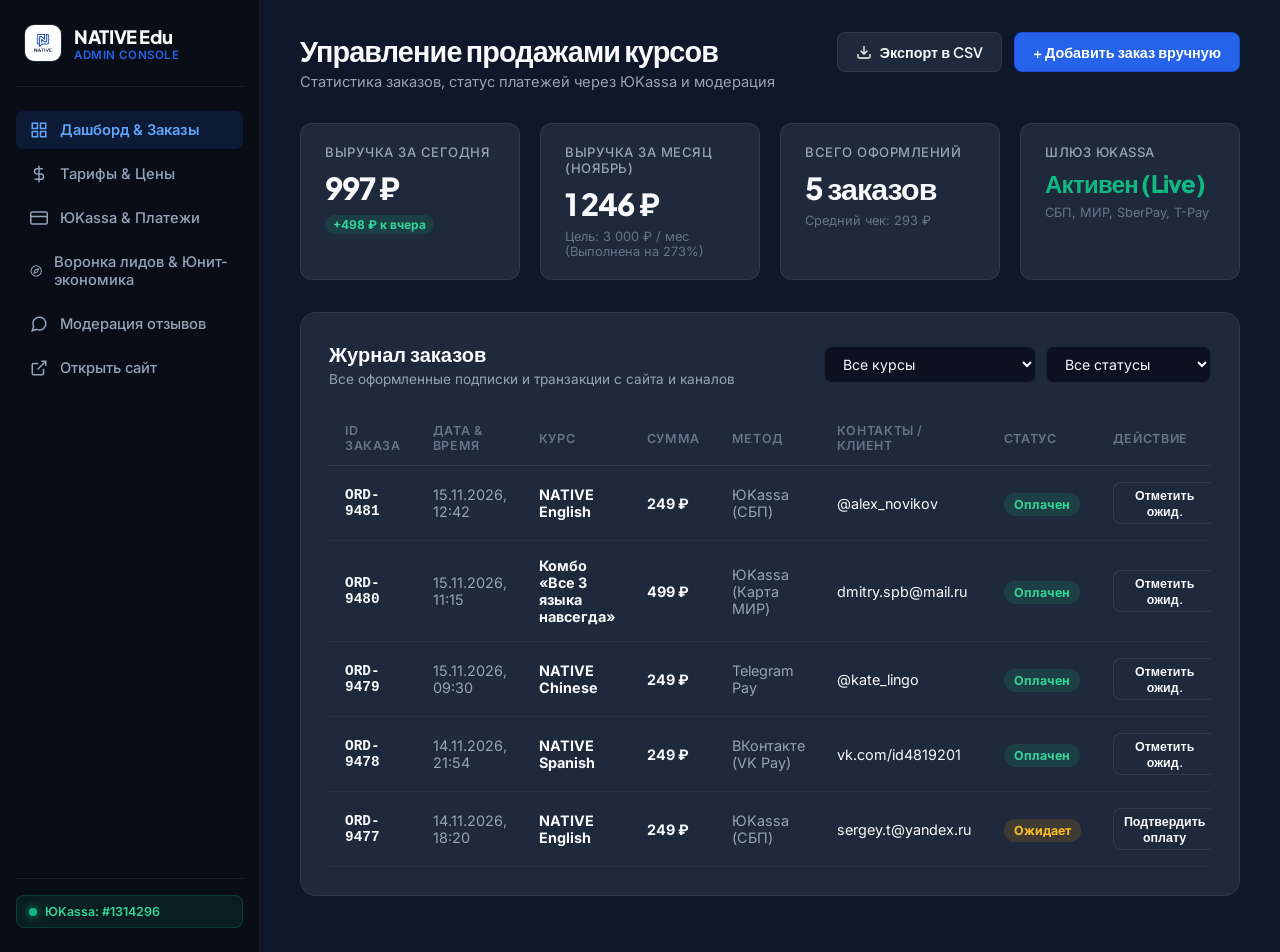
==== admin.html @ d2c5498a "Initial commit: NATIVE Edu landing page, admin panel, reviews auto-moderation and Vercel deployment " ====
<!DOCTYPE html>
<html lang="ru">
<head>
  <meta charset="UTF-8">
  <meta name="viewport" content="width=device-width, initial-scale=1.0">
  <title>NATIVE Edu — Панель управления (Admin Dashboard)</title>
  <link rel="stylesheet" href="admin.css">
  <link rel="icon" type="image/jpeg" href="assets/branding/logo_master.jpg">
</head>
<body>

  <div class="admin-layout">
    <!-- Sidebar -->
    <aside class="sidebar">
      <div class="sidebar-brand">
        <img src="assets/branding/logo_master.jpg" alt="Logo" class="brand-img">
        <div>
          <div class="brand-name">NATIVE Edu</div>
          <div class="brand-tag">Admin Console</div>
        </div>
      </div>

      <nav class="sidebar-nav">
        <a href="#dashboard" class="nav-item active" data-tab="dashboard">
          <svg width="18" height="18" viewBox="0 0 24 24" fill="none" stroke="currentColor" stroke-width="2"><rect x="3" y="3" width="7" height="7"/><rect x="14" y="3" width="7" height="7"/><rect x="14" y="14" width="7" height="7"/><rect x="3" y="14" width="7" height="7"/></svg>
          <span>Дашборд & Заказы</span>
        </a>
        <a href="#prices" class="nav-item" data-tab="prices">
          <svg width="18" height="18" viewBox="0 0 24 24" fill="none" stroke="currentColor" stroke-width="2"><line x1="12" y1="1" x2="12" y2="23"/><path d="M17 5H9.5a3.5 3.5 0 0 0 0 7h5a3.5 3.5 0 0 1 0 7H6"/></svg>
          <span>Тарифы & Цены</span>
        </a>
        <a href="#integrations" class="nav-item" data-tab="integrations">
          <svg width="18" height="18" viewBox="0 0 24 24" fill="none" stroke="currentColor" stroke-width="2"><rect x="1" y="4" width="22" height="16" rx="2" ry="2"/><line x1="1" y1="10" x2="23" y2="10"/></svg>
          <span>ЮKassa & Платежи</span>
        </a>
        <a href="#analytics" class="nav-item" data-tab="analytics">
          <svg width="18" height="18" viewBox="0 0 24 24" fill="none" stroke="currentColor" stroke-width="2"><circle cx="12" cy="12" r="10"/><polygon points="16.24 7.76 14.12 14.12 7.76 16.24 9.88 9.88 16.24 7.76"/></svg>
          <span>Воронка лидов & Юнит-экономика</span>
        </a>
        <a href="#reviews" class="nav-item" data-tab="reviews">
          <svg width="18" height="18" viewBox="0 0 24 24" fill="none" stroke="currentColor" stroke-width="2"><path d="M21 11.5a8.38 8.38 0 0 1-.9 3.8 8.5 8.5 0 0 1-7.6 4.7 8.38 8.38 0 0 1-3.8-.9L3 21l1.9-5.7a8.38 8.38 0 0 1-.9-3.8 8.5 8.5 0 0 1 4.7-7.6 8.38 8.38 0 0 1 3.8-.9h.5a8.48 8.48 0 0 1 8 8v.5z"/></svg>
          <span>Модерация отзывов</span>
        </a>
        <a href="index.html" class="nav-item" target="_blank">
          <svg width="18" height="18" viewBox="0 0 24 24" fill="none" stroke="currentColor" stroke-width="2"><path d="M18 13v6a2 2 0 0 1-2 2H5a2 2 0 0 1-2-2V8a2 2 0 0 1 2-2h6"/><polyline points="15 3 21 3 21 9"/><line x1="10" y1="14" x2="21" y2="3"/></svg>
          <span>Открыть сайт</span>
        </a>
      </nav>

      <div class="sidebar-footer">
        <div class="integration-pill">
          <span class="status-dot"></span>
          <span>ЮKassa: #1314296</span>
        </div>
      </div>
    </aside>

    <!-- Main Content -->
    <main class="main-content">
      <!-- Topbar -->
      <header class="topbar">
        <div>
          <h1 class="page-title">Управление продажами курсов</h1>
          <p class="page-desc">Статистика заказов, статус платежей через ЮKassa и модерация</p>
        </div>
        <div class="topbar-actions">
          <button id="btn-export-csv" class="btn btn-secondary">
            <svg width="16" height="16" viewBox="0 0 24 24" fill="none" stroke="currentColor" stroke-width="2"><path d="M21 15v4a2 2 0 0 1-2 2H5a2 2 0 0 1-2-2v-4"/><polyline points="7 10 12 15 17 10"/><line x1="12" y1="15" x2="12" y2="3"/></svg>
            <span>Экспорт в CSV</span>
          </button>
          <button id="btn-new-order" class="btn btn-primary">
            <span>+ Добавить заказ вручную</span>
          </button>
        </div>
      </header>

      <!-- Tab: Dashboard & Orders -->
      <section id="tab-dashboard" class="tab-pane active">
        <!-- KPI Metrics Grid -->
        <div class="kpi-grid">
          <div class="kpi-card">
            <div class="kpi-label">Выручка за сегодня</div>
            <div class="kpi-val" id="metric-today-rev">1 494 ₽</div>
            <div class="kpi-badge badge-up">+498 ₽ к вчера</div>
          </div>

          <div class="kpi-card">
            <div class="kpi-label">Выручка за месяц (Ноябрь)</div>
            <div class="kpi-val" id="metric-month-rev">8 217 ₽</div>
            <div class="kpi-sub">Цель: 3 000 ₽ / мес (Выполнена на 273%)</div>
          </div>

          <div class="kpi-card">
            <div class="kpi-label">Всего оформлений</div>
            <div class="kpi-val" id="metric-orders-count">28 заказов</div>
            <div class="kpi-sub">Средний чек: 293 ₽</div>
          </div>

          <div class="kpi-card">
            <div class="kpi-label">Шлюз ЮKassa</div>
            <div class="kpi-val status-green">Активен (Live)</div>
            <div class="kpi-sub">СБП, МИР, SberPay, T-Pay</div>
          </div>
        </div>

        <!-- Orders Table Card -->
        <div class="panel-card">
          <div class="panel-header">
            <div>
              <h3 class="panel-title">Журнал заказов</h3>
              <p class="panel-subtitle">Все оформленные подписки и транзакции с сайта и каналов</p>
            </div>
            <div class="filter-group">
              <select id="filter-course" class="select-input">
                <option value="all">Все курсы</option>
                <option value="english">NATIVE English (249 ₽)</option>
                <option value="chinese">NATIVE Chinese (249 ₽)</option>
                <option value="spanish">NATIVE Spanish (249 ₽)</option>
                <option value="combo">Комбо 3-в-1 (499 ₽)</option>
              </select>
              <select id="filter-status" class="select-input">
                <option value="all">Все статусы</option>
                <option value="paid">Оплачен</option>
                <option value="pending">Ожидает оплаты</option>
              </select>
            </div>
          </div>

          <div class="table-responsive">
            <table class="data-table">
              <thead>
                <tr>
                  <th>ID Заказа</th>
                  <th>Дата & Время</th>
                  <th>Курс</th>
                  <th>Сумма</th>
                  <th>Метод</th>
                  <th>Контакты / Клиент</th>
                  <th>Статус</th>
                  <th>Действие</th>
                </tr>
              </thead>
              <tbody id="orders-table-body">
                <!-- Dynamically Rendered -->
              </tbody>
            </table>
          </div>
        </div>
      </section>

      <!-- Tab: Prices & Products -->
      <section id="tab-prices" class="tab-pane">
        <div class="panel-card">
          <div class="panel-header">
            <div>
              <h3 class="panel-title">Управление ценами курсов</h3>
              <p class="panel-subtitle">Изменения синхронизируются с сервером платежей ЮKassa</p>
            </div>
          </div>

          <div class="prices-editor-grid">
            <div class="price-edit-box">
              <div class="price-edit-header">
                <span class="flag-icon">🇬🇧</span>
                <h4>NATIVE English</h4>
              </div>
              <div class="input-group">
                <label>Текущая цена (₽)</label>
                <input type="number" id="price-en" value="249" class="text-input">
              </div>
              <div class="input-group">
                <label>Старая цена (перечёркнутая)</label>
                <input type="number" value="990" class="text-input">
              </div>
            </div>

            <div class="price-edit-box">
              <div class="price-edit-header">
                <span class="flag-icon">🇨🇳</span>
                <h4>NATIVE Chinese</h4>
              </div>
              <div class="input-group">
                <label>Текущая цена (₽)</label>
                <input type="number" id="price-cn" value="249" class="text-input">
              </div>
              <div class="input-group">
                <label>Старая цена (перечёркнутая)</label>
                <input type="number" value="990" class="text-input">
              </div>
            </div>

            <div class="price-edit-box">
              <div class="price-edit-header">
                <span class="flag-icon">🇪🇸</span>
                <h4>NATIVE Spanish</h4>
              </div>
              <div class="input-group">
                <label>Текущая цена (₽)</label>
                <input type="number" id="price-es" value="249" class="text-input">
              </div>
              <div class="input-group">
                <label>Старая цена (перечёркнутая)</label>
                <input type="number" value="990" class="text-input">
              </div>
            </div>

            <div class="price-edit-box combo-highlight">
              <div class="price-edit-header">
                <span class="flag-icon">📦</span>
                <h4>Комбо «Все 3 языка навсегда»</h4>
              </div>
              <div class="input-group">
                <label>Текущая цена (₽)</label>
                <input type="number" id="price-combo" value="499" class="text-input">
              </div>
              <div class="input-group">
                <label>Старая цена (перечёркнутая)</label>
                <input type="number" value="2970" class="text-input">
              </div>
            </div>
          </div>

          <div style="margin-top: 24px; text-align: right;">
            <button id="btn-save-prices" class="btn btn-primary">Сохранить изменения цен</button>
          </div>
        </div>
      </section>

      <!-- Tab: Integrations -->
      <section id="tab-integrations" class="tab-pane">
        <div class="panel-card">
          <div class="panel-header">
            <div>
              <h3 class="panel-title">Статус шлюза ЮKassa</h3>
              <p class="panel-subtitle">Интеграция сбоевого профиля кассы Infinity Music</p>
            </div>
            <div class="badge-status-live">● Подключено к проду</div>
          </div>

          <div class="integrations-list">
            <div class="integration-row">
              <div class="int-label">
                <strong>Идентификатор магазина (Shop ID)</strong>
                <p>Номер вашего магазина в кабинете ЮKassa</p>
              </div>
              <div class="int-val">
                <input type="text" value="1314296" readonly class="text-input text-mono">
              </div>
            </div>

            <div class="integration-row">
              <div class="int-label">
                <strong>Секретный ключ (Secret Key)</strong>
                <p>Боевой API-ключ для генерации платежей</p>
              </div>
              <div class="int-val">
                <input type="password" value="live_BEsu2ZiV2OJkAXE_2VodwLt8Ox6o22WBuTJhy6583i4" readonly class="text-input text-mono">
              </div>
            </div>

            <div class="integration-row">
              <div class="int-label">
                <strong>Способы приёма оплаты</strong>
                <p>Автоматически включены на стороне ЮKassa</p>
              </div>
              <div class="int-val">
                <span class="pill-chip">СБП 0%</span>
                <span class="pill-chip">МИР</span>
                <span class="pill-chip">Visa / Mastercard</span>
                <span class="pill-chip">SberPay</span>
                <span class="pill-chip">T-Pay</span>
              </div>
            </div>

            <div class="integration-row">
              <div class="int-label">
                <strong>Telegram менеджер заказов</strong>
                <p>Куда приходят заявки при оплате через мессенджер</p>
              </div>
              <div class="int-val">
                <input type="text" value="@mollydamnbro" readonly class="text-input text-mono">
              </div>
            </div>
          </div>
        </div>
      </section>

      <!-- Tab: Unit Economics & Lead Funnel -->
      <section id="tab-analytics" class="tab-pane">
        <div class="panel-card">
          <div class="panel-header">
            <div>
              <h3 class="panel-title">Юнит-экономика: цель 3 000+ ₽/мес до 1 января 2027</h3>
              <p class="panel-subtitle">Расчёт декомпозиции продаж курсов и рекламных постов</p>
            </div>
            <div class="badge-status-live">🎯 Финансовый трекер</div>
          </div>

          <div class="kpi-grid" style="margin-bottom: 24px;">
            <div class="kpi-card">
              <div class="kpi-label">Модель 1: Только курсы (249 ₽)</div>
              <div class="kpi-val">12 продаж</div>
              <div class="kpi-sub">2 988 ₽ / мес (3 продажи в неделю)</div>
            </div>

            <div class="kpi-card">
              <div class="kpi-label">Модель 2: Только реклама (250 ₽)</div>
              <div class="kpi-val">12 постов</div>
              <div class="kpi-sub">3 000 ₽ / мес (по 2-3 поста в паблик)</div>
            </div>

            <div class="kpi-card" style="border-color: var(--brand-blue);">
              <div class="kpi-label">Модель 3: Оптимальный гибрид ⭐</div>
              <div class="kpi-val" style="color: var(--brand-blue);">2 994 ₽</div>
              <div class="kpi-sub">6 курсов (1 494 ₽) + 6 реклам (1 500 ₽)</div>
            </div>

            <div class="kpi-card">
              <div class="kpi-label">Срок достижения цели</div>
              <div class="kpi-val status-green">45 дней</div>
              <div class="kpi-sub">До 1 января 2027 года</div>
            </div>
          </div>

          <div style="background: var(--bg-input); border: 1px solid var(--border-app); border-radius: var(--radius-md); padding: 24px; margin-top: 20px;">
            <h4 style="font-family: var(--font-display); font-size: 1.1rem; margin-bottom: 8px;">🤖 Ассистент авто-квалификации входящих лидов (Lead Triage)</h4>
            <p style="font-size: 0.85rem; color: var(--text-sub); margin-bottom: 16px;">Вставьте входящее сообщение из Telegram или ВК — модуль автоматически определит готовность к покупке и выдаст готовый конверсионный ответ.</p>
            
            <div style="display: flex; gap: 12px; margin-bottom: 16px;">
              <input type="text" id="triage-input" placeholder="Например: «Привет, как оплатить курс?» или «Подойдет ли для начинающего?»" class="text-input" style="flex-grow: 1;">
              <button id="btn-run-triage" class="btn btn-primary">Квалифицировать лид</button>
            </div>

            <div id="triage-result" style="display: none; background: rgba(37, 99, 235, 0.1); border: 1px solid rgba(37, 99, 235, 0.3); border-radius: var(--radius-sm); padding: 16px;">
              <div style="display: flex; align-items: center; justify-content: space-between; margin-bottom: 8px;">
                <span id="triage-badge" style="font-size: 0.8rem; font-weight: 700; color: #60a5fa; text-transform: uppercase;"></span>
                <span id="triage-priority" style="font-size: 0.8rem; font-weight: 600; color: #34d399;"></span>
              </div>
              <p id="triage-action" style="font-size: 0.85rem; color: var(--text-sub); margin-bottom: 10px;"></p>
              <div style="background: var(--bg-panel); border-radius: 6px; padding: 12px; font-size: 0.88rem; color: #fff; line-height: 1.4;" id="triage-template"></div>
            </div>
          </div>
        </div>
      </section>

      <!-- Tab: Review Moderation -->
      <section id="tab-reviews" class="tab-pane">
        <div class="panel-card">
          <div class="panel-header">
            <div>
              <h3 class="panel-title">Модерация отзывов покупателей</h3>
              <p class="panel-subtitle">Интеллектуальная фильтрация: автоблокировка заказного спама, мата и накрутки хейта</p>
            </div>
            <div class="filter-group">
              <select id="filter-review-status" class="select-input">
                <option value="all">Все статусы</option>
                <option value="approved">Опубликованные (Approved)</option>
                <option value="pending">На проверке (Pending)</option>
                <option value="rejected">Заблокированные (Rejected)</option>
              </select>
            </div>
          </div>

          <!-- Moderation Stats Bar -->
          <div class="kpi-grid" style="margin-bottom: 24px;">
            <div class="kpi-card">
              <div class="kpi-label">Опубликовано на сайте</div>
              <div class="kpi-val status-green" id="metric-reviews-approved">3</div>
              <div class="kpi-sub">Доступны всем посетителям</div>
            </div>
            <div class="kpi-card">
              <div class="kpi-label">На ручной проверке</div>
              <div class="kpi-val" style="color: #fbbf24;" id="metric-reviews-pending">0</div>
              <div class="kpi-sub">Требуют решения владельца</div>
            </div>
            <div class="kpi-card">
              <div class="kpi-label">Заблокировано автомодерацией</div>
              <div class="kpi-val" style="color: #f87171;" id="metric-reviews-rejected">0</div>
              <div class="kpi-sub">Спам, ненормативная лексика, хейт</div>
            </div>
            <div class="kpi-card">
              <div class="kpi-label">Фильтр троллинга & спама</div>
              <div class="kpi-val status-green">Активен (100%)</div>
              <div class="kpi-sub">20+ стоп-слов, URL-детектор</div>
            </div>
          </div>

          <div class="table-responsive">
            <table class="data-table">
              <thead>
                <tr>
                  <th>ID</th>
                  <th>Дата</th>
                  <th>Автор / Контакт</th>
                  <th>Курс</th>
                  <th>Оценка</th>
                  <th style="min-width: 240px;">Текст отзыва</th>
                  <th>Статус</th>
                  <th>Причина автомодерации</th>
                  <th>Действия</th>
                </tr>
              </thead>
              <tbody id="reviews-table-body">
                <!-- Dynamically Rendered -->
              </tbody>
            </table>
          </div>
        </div>
      </section>
    </main>
  </div>

  <script src="admin.js"></script>
</body>
</html>
---- admin.css ----
/* ==========================================================================
   NATIVE Edu — Admin Dashboard Stylesheet
   Modern Linear/Apple Pro Design System
   ========================================================================== */

@import url('https://fonts.googleapis.com/css2?family=Plus+Jakarta+Sans:wght@500;600;700;800&family=Inter:wght@400;500;600;700&display=swap');

:root {
  --bg-app: #0f172a;
  --bg-sidebar: #090d16;
  --bg-panel: #1e293b;
  --bg-input: #0b1120;
  
  --text-main: #f8fafc;
  --text-sub: #94a3b8;
  --text-muted: #64748b;
  
  --border-app: rgba(255, 255, 255, 0.08);
  --border-focus: #3b82f6;
  
  --brand-blue: #2563eb;
  --brand-cyan: #06b6d4;
  --success-green: #10b981;
  --warning-amber: #f59e0b;
  
  --radius-sm: 8px;
  --radius-md: 12px;
  --radius-lg: 16px;
  
  --font-display: 'Plus Jakarta Sans', sans-serif;
  --font-body: 'Inter', sans-serif;
}

* {
  margin: 0;
  padding: 0;
  box-sizing: border-box;
}

body {
  font-family: var(--font-body);
  background-color: var(--bg-app);
  color: var(--text-main);
  min-height: 100vh;
  -webkit-font-smoothing: antialiased;
}

.admin-layout {
  display: flex;
  min-height: 100vh;
}

/* Sidebar */
.sidebar {
  width: 260px;
  background: var(--bg-sidebar);
  border-right: 1px solid var(--border-app);
  display: flex;
  flex-direction: column;
  padding: 24px 16px;
  flex-shrink: 0;
}

.sidebar-brand {
  display: flex;
  align-items: center;
  gap: 12px;
  padding: 0 8px 24px;
  border-bottom: 1px solid var(--border-app);
  margin-bottom: 24px;
}

.brand-img {
  width: 38px;
  height: 38px;
  border-radius: 10px;
  object-fit: cover;
  border: 1px solid rgba(255, 255, 255, 0.1);
}

.brand-name {
  font-family: var(--font-display);
  font-weight: 800;
  font-size: 1.15rem;
  letter-spacing: -0.02em;
}

.brand-tag {
  font-size: 0.72rem;
  font-weight: 600;
  color: var(--brand-blue);
  text-transform: uppercase;
  letter-spacing: 0.05em;
}

.sidebar-nav {
  display: flex;
  flex-direction: column;
  gap: 6px;
  flex-grow: 1;
}

.nav-item {
  display: flex;
  align-items: center;
  gap: 12px;
  padding: 10px 14px;
  border-radius: var(--radius-sm);
  color: var(--text-sub);
  text-decoration: none;
  font-size: 0.92rem;
  font-weight: 500;
  transition: all 0.15s ease;
  cursor: pointer;
}

.nav-item:hover {
  background: rgba(255, 255, 255, 0.04);
  color: #fff;
}

.nav-item.active {
  background: rgba(37, 99, 235, 0.15);
  color: #60a5fa;
  font-weight: 600;
}

.sidebar-footer {
  padding-top: 16px;
  border-top: 1px solid var(--border-app);
}

.integration-pill {
  display: flex;
  align-items: center;
  gap: 8px;
  background: rgba(16, 185, 129, 0.1);
  border: 1px solid rgba(16, 185, 129, 0.2);
  color: #34d399;
  padding: 8px 12px;
  border-radius: var(--radius-sm);
  font-size: 0.78rem;
  font-weight: 600;
}

.status-dot {
  width: 8px;
  height: 8px;
  border-radius: 50%;
  background: #10b981;
  box-shadow: 0 0 8px #10b981;
}

/* Main Content */
.main-content {
  flex-grow: 1;
  padding: 32px 40px;
  overflow-y: auto;
}

.topbar {
  display: flex;
  align-items: flex-start;
  justify-content: space-between;
  margin-bottom: 32px;
}

.page-title {
  font-family: var(--font-display);
  font-size: 1.8rem;
  font-weight: 800;
  letter-spacing: -0.03em;
  margin-bottom: 4px;
}

.page-desc {
  font-size: 0.92rem;
  color: var(--text-sub);
}

.topbar-actions {
  display: flex;
  gap: 12px;
}

.btn {
  display: inline-flex;
  align-items: center;
  gap: 8px;
  padding: 10px 18px;
  border-radius: var(--radius-sm);
  font-family: var(--font-display);
  font-weight: 600;
  font-size: 0.9rem;
  border: 1px solid transparent;
  cursor: pointer;
  transition: all 0.15s ease;
}

.btn-primary {
  background: var(--brand-blue);
  color: #fff;
  border-color: #1d4ed8;
}

.btn-primary:hover {
  background: #1d4ed8;
}

.btn-secondary {
  background: var(--bg-panel);
  color: var(--text-main);
  border-color: var(--border-app);
}

.btn-secondary:hover {
  background: rgba(255, 255, 255, 0.08);
}

/* KPI Cards */
.kpi-grid {
  display: grid;
  grid-template-columns: repeat(4, 1fr);
  gap: 20px;
  margin-bottom: 32px;
}

.kpi-card {
  background: var(--bg-panel);
  border: 1px solid var(--border-app);
  border-radius: var(--radius-md);
  padding: 20px 24px;
}

.kpi-label {
  font-size: 0.82rem;
  color: var(--text-sub);
  font-weight: 500;
  text-transform: uppercase;
  letter-spacing: 0.04em;
  margin-bottom: 8px;
}

.kpi-val {
  font-family: var(--font-display);
  font-size: 1.9rem;
  font-weight: 800;
  letter-spacing: -0.03em;
  margin-bottom: 6px;
}

.kpi-val.status-green {
  color: var(--success-green);
  font-size: 1.5rem;
}

.kpi-badge {
  display: inline-block;
  font-size: 0.75rem;
  font-weight: 700;
  padding: 2px 8px;
  border-radius: 9999px;
}

.badge-up {
  background: rgba(16, 185, 129, 0.15);
  color: #34d399;
}

.kpi-sub {
  font-size: 0.8rem;
  color: var(--text-muted);
}

/* Panel Card */
.panel-card {
  background: var(--bg-panel);
  border: 1px solid var(--border-app);
  border-radius: var(--radius-lg);
  padding: 28px;
  margin-bottom: 24px;
}

.panel-header {
  display: flex;
  align-items: center;
  justify-content: space-between;
  margin-bottom: 24px;
}

.panel-title {
  font-family: var(--font-display);
  font-size: 1.25rem;
  font-weight: 700;
  margin-bottom: 4px;
}

.panel-subtitle {
  font-size: 0.85rem;
  color: var(--text-sub);
}

.filter-group {
  display: flex;
  gap: 10px;
}

.select-input, .text-input {
  background: var(--bg-input);
  border: 1px solid var(--border-app);
  border-radius: var(--radius-sm);
  padding: 8px 14px;
  color: var(--text-main);
  font-family: var(--font-body);
  font-size: 0.88rem;
  outline: none;
}

.select-input:focus, .text-input:focus {
  border-color: var(--border-focus);
}

.text-mono {
  font-family: 'SF Mono', Consolas, monospace;
}

/* Table */
.table-responsive {
  overflow-x: auto;
}

.data-table {
  width: 100%;
  border-collapse: collapse;
  text-align: left;
  font-size: 0.9rem;
}

.data-table th {
  padding: 12px 16px;
  border-bottom: 1px solid var(--border-app);
  color: var(--text-muted);
  font-size: 0.78rem;
  text-transform: uppercase;
  letter-spacing: 0.05em;
  font-weight: 600;
}

.data-table td {
  padding: 16px;
  border-bottom: 1px solid rgba(255, 255, 255, 0.04);
}

.data-table tr:hover td {
  background: rgba(255, 255, 255, 0.02);
}

.badge-paid {
  background: rgba(16, 185, 129, 0.15);
  color: #34d399;
  padding: 4px 10px;
  border-radius: 9999px;
  font-size: 0.78rem;
  font-weight: 700;
}

.badge-pending {
  background: rgba(245, 158, 11, 0.15);
  color: #fbbf24;
  padding: 4px 10px;
  border-radius: 9999px;
  font-size: 0.78rem;
  font-weight: 700;
}

.badge-rejected {
  background: rgba(239, 68, 68, 0.15);
  color: #f87171;
  padding: 4px 10px;
  border-radius: 9999px;
  font-size: 0.78rem;
  font-weight: 700;
}

.review-stars-col {
  color: #f59e0b;
  font-size: 0.95rem;
  letter-spacing: 1px;
}

.action-btn-group {
  display: flex;
  gap: 6px;
  flex-wrap: wrap;
}

.btn-sm-action {
  padding: 4px 8px;
  font-size: 0.76rem;
  border-radius: 6px;
  border: 1px solid var(--border-app);
  background: var(--bg-input);
  color: var(--text-main);
  cursor: pointer;
  transition: all 0.15s ease;
}

.btn-sm-action:hover {
  background: rgba(255, 255, 255, 0.08);
}

.btn-sm-action.btn-approve {
  color: #34d399;
  border-color: rgba(16, 185, 129, 0.3);
}

.btn-sm-action.btn-approve:hover {
  background: rgba(16, 185, 129, 0.15);
}

.btn-sm-action.btn-reject {
  color: #f87171;
  border-color: rgba(239, 68, 68, 0.3);
}

.btn-sm-action.btn-reject:hover {
  background: rgba(239, 68, 68, 0.15);
}

.btn-sm-action.btn-delete {
  color: var(--text-muted);
}

.btn-sm-action.btn-delete:hover {
  color: #f87171;
}

/* Tab Switching */
.tab-pane {
  display: none;
}

.tab-pane.active {
  display: block;
}

/* Prices Editor */
.prices-editor-grid {
  display: grid;
  grid-template-columns: repeat(4, 1fr);
  gap: 20px;
}

.price-edit-box {
  background: var(--bg-input);
  border: 1px solid var(--border-app);
  border-radius: var(--radius-md);
  padding: 20px;
}

.price-edit-box.combo-highlight {
  border-color: var(--brand-blue);
  box-shadow: 0 0 16px rgba(37, 99, 235, 0.15);
}

.price-edit-header {
  display: flex;
  align-items: center;
  gap: 10px;
  margin-bottom: 16px;
}

.flag-icon {
  font-size: 1.4rem;
}

.input-group {
  margin-bottom: 12px;
}

.input-group label {
  display: block;
  font-size: 0.78rem;
  color: var(--text-sub);
  margin-bottom: 6px;
}

.input-group .text-input {
  width: 100%;
}

/* Integrations Row */
.integrations-list {
  display: flex;
  flex-direction: column;
  gap: 16px;
}

.integration-row {
  display: flex;
  align-items: center;
  justify-content: space-between;
  padding: 18px 20px;
  background: var(--bg-input);
  border: 1px solid var(--border-app);
  border-radius: var(--radius-md);
}

.int-label strong {
  display: block;
  font-size: 0.95rem;
  margin-bottom: 4px;
}

.int-label p {
  font-size: 0.82rem;
  color: var(--text-sub);
}

.pill-chip {
  display: inline-block;
  background: rgba(255, 255, 255, 0.08);
  padding: 4px 10px;
  border-radius: var(--radius-sm);
  font-size: 0.8rem;
  font-weight: 600;
  margin-right: 6px;
}

.badge-status-live {
  background: rgba(16, 185, 129, 0.15);
  color: #34d399;
  border: 1px solid rgba(16, 185, 129, 0.3);
  padding: 6px 14px;
  border-radius: 9999px;
  font-size: 0.82rem;
  font-weight: 700;
}
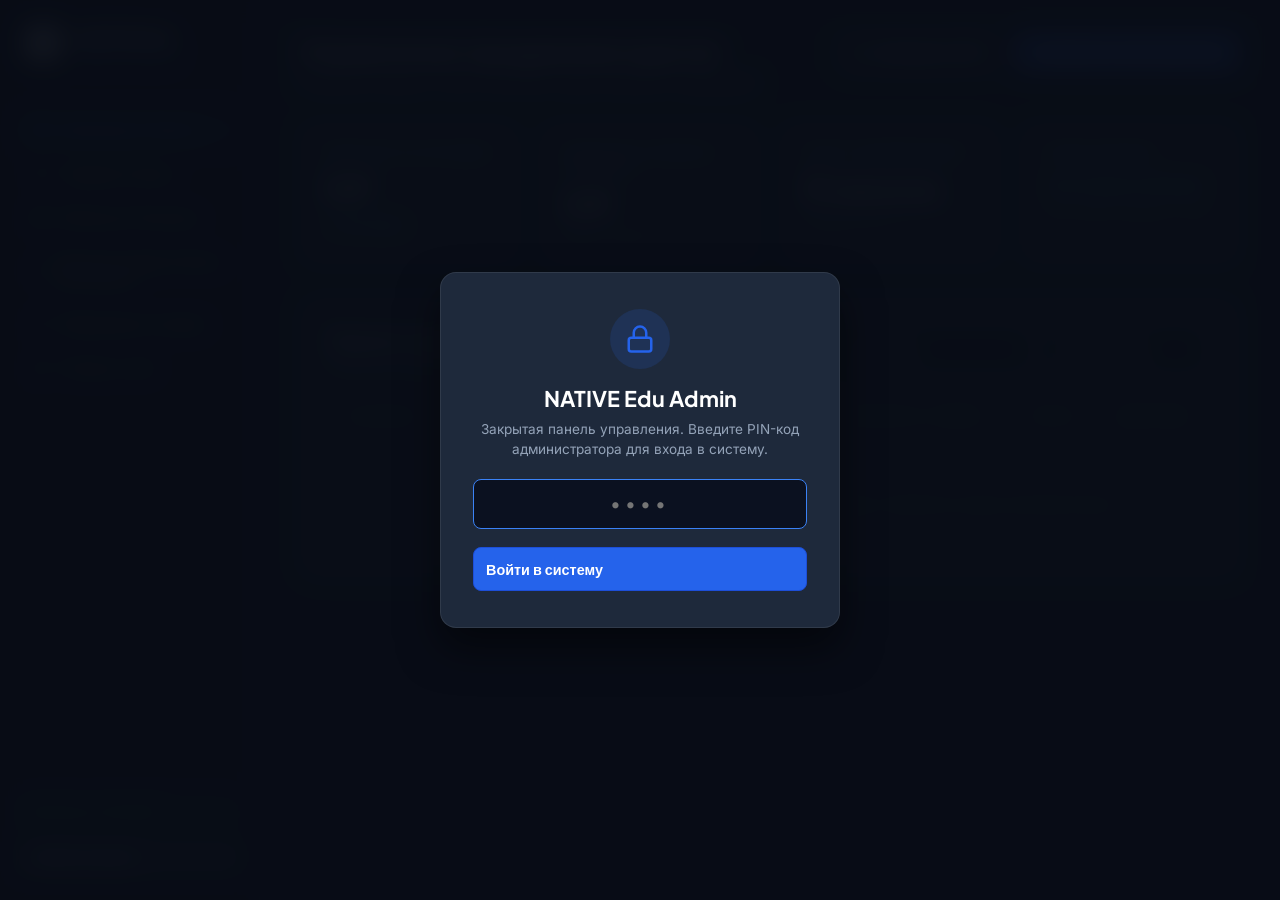
==== commit 54d7b0ca: "feat: hide admin, pin auth gate, clean real orders, update distinct courses, lower price to 199 rub" ====
--- a/admin.html
+++ b/admin.html
@@ -9,6 +9,22 @@
 </head>
 <body>
 
+  <!-- Secret Admin Auth Gate (PIN Protection) -->
+  <div id="admin-auth-overlay" class="admin-auth-overlay">
+    <div class="admin-auth-card">
+      <div class="auth-icon-lock">
+        <svg width="30" height="30" viewBox="0 0 24 24" fill="none" stroke="currentColor" stroke-width="2"><rect x="3" y="11" width="18" height="11" rx="2" ry="2"/><path d="M7 11V7a5 5 0 0 1 10 0v4"/></svg>
+      </div>
+      <h2 class="auth-title">NATIVE Edu Admin</h2>
+      <p class="auth-sub">Закрытая панель управления. Введите PIN-код администратора для входа в систему.</p>
+      <form id="admin-pin-form">
+        <input type="password" id="admin-pin-input" placeholder="••••" maxlength="8" class="text-input auth-pin-input" autofocus autocomplete="current-password">
+        <button type="submit" class="btn btn-primary btn-block" style="padding: 12px; margin-top: 14px; width: 100%;">Войти в систему</button>
+        <div id="auth-error-msg" class="auth-error">Неверный PIN-код доступа</div>
+      </form>
+    </div>
+  </div>
+
   <div class="admin-layout">
     <!-- Sidebar -->
     <aside class="sidebar">
@@ -52,6 +68,9 @@
           <span class="status-dot"></span>
           <span>ЮKassa: #1314296</span>
         </div>
+        <button id="btn-admin-logout" class="btn btn-secondary btn-sm" style="width: 100%; margin-top: 10px; font-size: 0.76rem; border-color: rgba(255,255,255,0.1);">
+          Выйти из панели
+        </button>
       </div>
     </aside>
 
@@ -61,7 +80,7 @@
       <header class="topbar">
         <div>
           <h1 class="page-title">Управление продажами курсов</h1>
-          <p class="page-desc">Статистика заказов, статус платежей через ЮKassa и модерация</p>
+          <p class="page-desc">Реальные заказы, статус платежей через ЮKassa и модерация</p>
         </div>
         <div class="topbar-actions">
           <button id="btn-export-csv" class="btn btn-secondary">
@@ -76,24 +95,24 @@
 
       <!-- Tab: Dashboard & Orders -->
       <section id="tab-dashboard" class="tab-pane active">
-        <!-- KPI Metrics Grid -->
+        <!-- KPI Metrics Grid (Real Dynamic Data) -->
         <div class="kpi-grid">
           <div class="kpi-card">
             <div class="kpi-label">Выручка за сегодня</div>
-            <div class="kpi-val" id="metric-today-rev">1 494 ₽</div>
-            <div class="kpi-badge badge-up">+498 ₽ к вчера</div>
+            <div class="kpi-val" id="metric-today-rev">0 ₽</div>
+            <div class="kpi-badge badge-up" id="metric-today-badge">0 ₽ к вчера</div>
           </div>
 
           <div class="kpi-card">
             <div class="kpi-label">Выручка за месяц (Ноябрь)</div>
-            <div class="kpi-val" id="metric-month-rev">8 217 ₽</div>
-            <div class="kpi-sub">Цель: 3 000 ₽ / мес (Выполнена на 273%)</div>
+            <div class="kpi-val" id="metric-month-rev">0 ₽</div>
+            <div class="kpi-sub">Цель: 3 000 ₽ / мес</div>
           </div>
 
           <div class="kpi-card">
             <div class="kpi-label">Всего оформлений</div>
-            <div class="kpi-val" id="metric-orders-count">28 заказов</div>
-            <div class="kpi-sub">Средний чек: 293 ₽</div>
+            <div class="kpi-val" id="metric-orders-count">0 заказов</div>
+            <div class="kpi-sub" id="metric-avg-check">Средний чек: —</div>
           </div>
 
           <div class="kpi-card">
@@ -108,15 +127,15 @@
           <div class="panel-header">
             <div>
               <h3 class="panel-title">Журнал заказов</h3>
-              <p class="panel-subtitle">Все оформленные подписки и транзакции с сайта и каналов</p>
+              <p class="panel-subtitle">Реальные оформления с сайта, переводы через СБП и Telegram</p>
             </div>
             <div class="filter-group">
               <select id="filter-course" class="select-input">
                 <option value="all">Все курсы</option>
-                <option value="english">NATIVE English (249 ₽)</option>
-                <option value="chinese">NATIVE Chinese (249 ₽)</option>
-                <option value="spanish">NATIVE Spanish (249 ₽)</option>
-                <option value="combo">Комбо 3-в-1 (499 ₽)</option>
+                <option value="english">NATIVE English (199 ₽)</option>
+                <option value="chinese">NATIVE Chinese (199 ₽)</option>
+                <option value="spanish">NATIVE Spanish (199 ₽)</option>
+                <option value="combo">Комбо 3-в-1 (399 ₽)</option>
               </select>
               <select id="filter-status" class="select-input">
                 <option value="all">Все статусы</option>
@@ -166,7 +185,7 @@
               </div>
               <div class="input-group">
                 <label>Текущая цена (₽)</label>
-                <input type="number" id="price-en" value="249" class="text-input">
+                <input type="number" id="price-en" value="199" class="text-input">
               </div>
               <div class="input-group">
                 <label>Старая цена (перечёркнутая)</label>
@@ -181,7 +200,7 @@
               </div>
               <div class="input-group">
                 <label>Текущая цена (₽)</label>
-                <input type="number" id="price-cn" value="249" class="text-input">
+                <input type="number" id="price-cn" value="199" class="text-input">
               </div>
               <div class="input-group">
                 <label>Старая цена (перечёркнутая)</label>
@@ -196,7 +215,7 @@
               </div>
               <div class="input-group">
                 <label>Текущая цена (₽)</label>
-                <input type="number" id="price-es" value="249" class="text-input">
+                <input type="number" id="price-es" value="199" class="text-input">
               </div>
               <div class="input-group">
                 <label>Старая цена (перечёркнутая)</label>
@@ -211,7 +230,7 @@
               </div>
               <div class="input-group">
                 <label>Текущая цена (₽)</label>
-                <input type="number" id="price-combo" value="499" class="text-input">
+                <input type="number" id="price-combo" value="399" class="text-input">
               </div>
               <div class="input-group">
                 <label>Старая цена (перечёркнутая)</label>
@@ -298,9 +317,9 @@
 
           <div class="kpi-grid" style="margin-bottom: 24px;">
             <div class="kpi-card">
-              <div class="kpi-label">Модель 1: Только курсы (249 ₽)</div>
-              <div class="kpi-val">12 продаж</div>
-              <div class="kpi-sub">2 988 ₽ / мес (3 продажи в неделю)</div>
+              <div class="kpi-label">Модель 1: Только курсы (199 ₽)</div>
+              <div class="kpi-val">15 продаж</div>
+              <div class="kpi-sub">2 985 ₽ / мес (по 1 продаже в 2 дня)</div>
             </div>
 
             <div class="kpi-card">
@@ -311,8 +330,8 @@
 
             <div class="kpi-card" style="border-color: var(--brand-blue);">
               <div class="kpi-label">Модель 3: Оптимальный гибрид ⭐</div>
-              <div class="kpi-val" style="color: var(--brand-blue);">2 994 ₽</div>
-              <div class="kpi-sub">6 курсов (1 494 ₽) + 6 реклам (1 500 ₽)</div>
+              <div class="kpi-val" style="color: var(--brand-blue);">3 092 ₽</div>
+              <div class="kpi-sub">8 курсов (1 592 ₽) + 6 реклам (1 500 ₽)</div>
             </div>
 
             <div class="kpi-card">
--- a/admin.css
+++ b/admin.css
@@ -536,3 +536,73 @@
   font-size: 0.82rem;
   font-weight: 700;
 }
+
+/* ==========================================================================
+   Admin Secret Auth Gate (PIN Protection)
+   ========================================================================== */
+.admin-auth-overlay {
+  position: fixed;
+  inset: 0;
+  background: rgba(9, 13, 22, 0.96);
+  backdrop-filter: blur(12px);
+  z-index: 99999;
+  display: flex;
+  align-items: center;
+  justify-content: center;
+  padding: 20px;
+}
+
+.admin-auth-card {
+  background: var(--bg-panel);
+  border: 1px solid var(--border-app);
+  border-radius: var(--radius-lg);
+  padding: 36px 32px;
+  max-width: 400px;
+  width: 100%;
+  text-align: center;
+  box-shadow: 0 20px 40px rgba(0, 0, 0, 0.5);
+}
+
+.auth-icon-lock {
+  width: 60px;
+  height: 60px;
+  border-radius: 50%;
+  background: rgba(37, 99, 235, 0.15);
+  color: var(--brand-blue);
+  display: flex;
+  align-items: center;
+  justify-content: center;
+  margin: 0 auto 16px;
+}
+
+.auth-title {
+  font-family: var(--font-display);
+  font-size: 1.35rem;
+  font-weight: 700;
+  color: #fff;
+  margin-bottom: 8px;
+}
+
+.auth-sub {
+  font-size: 0.85rem;
+  color: var(--text-sub);
+  line-height: 1.45;
+  margin-bottom: 20px;
+}
+
+.auth-pin-input {
+  width: 100%;
+  text-align: center;
+  font-size: 1.25rem;
+  letter-spacing: 4px;
+  padding: 12px;
+  margin-bottom: 4px;
+}
+
+.auth-error {
+  display: none;
+  font-size: 0.82rem;
+  color: #f87171;
+  margin-top: 10px;
+  font-weight: 600;
+}
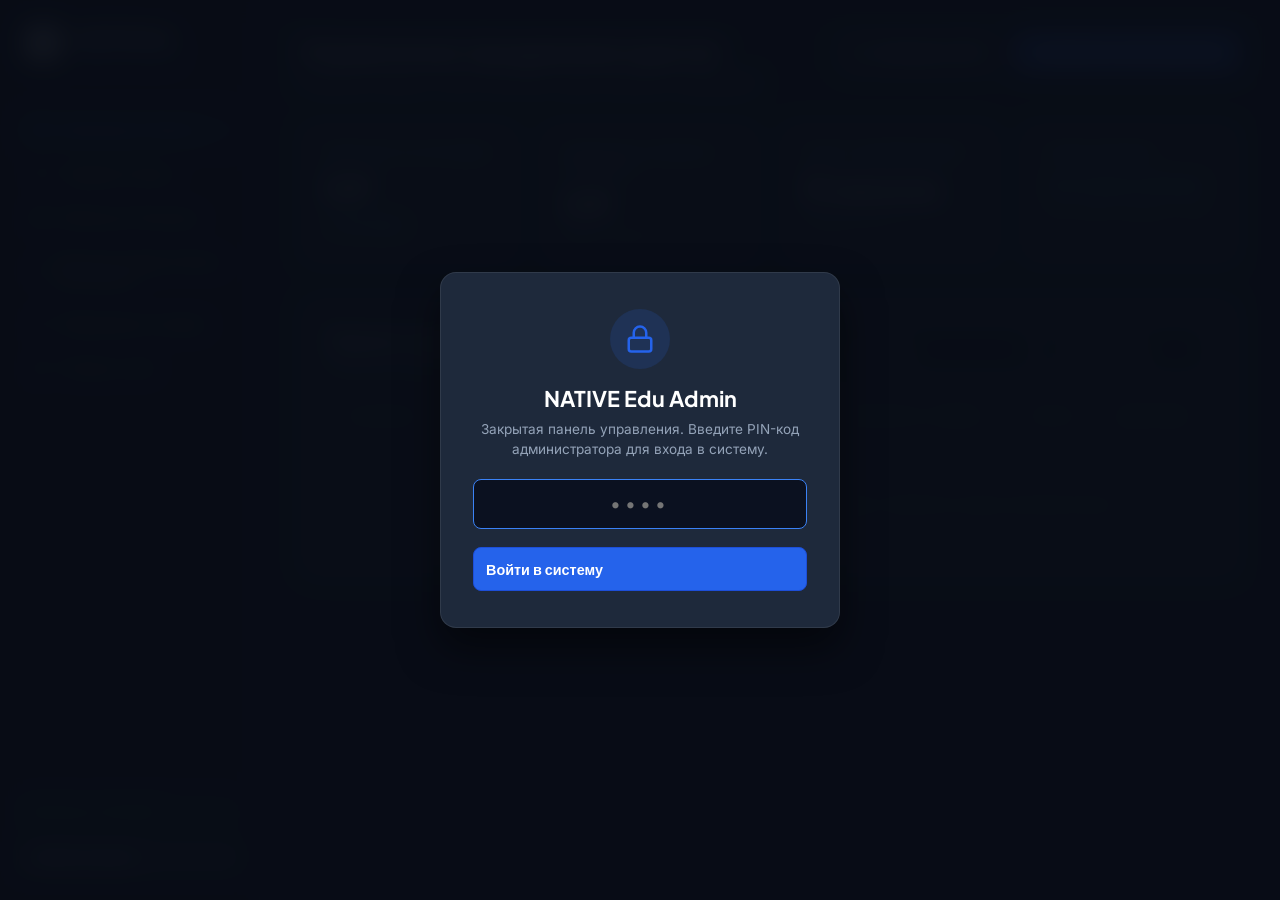
==== commit 01e4143a: "feat: payment strictly by card and SBP via YooKassa, optimal prices 290 and 390 rub, expanded 14 FAQ" ====
--- a/admin.html
+++ b/admin.html
@@ -132,10 +132,9 @@
             <div class="filter-group">
               <select id="filter-course" class="select-input">
                 <option value="all">Все курсы</option>
-                <option value="english">NATIVE English (199 ₽)</option>
-                <option value="chinese">NATIVE Chinese (199 ₽)</option>
-                <option value="spanish">NATIVE Spanish (199 ₽)</option>
-                <option value="combo">Комбо 3-в-1 (399 ₽)</option>
+                <option value="english">NATIVE English (290 ₽)</option>
+                <option value="chinese">NATIVE Chinese (390 ₽)</option>
+                <option value="spanish">NATIVE Spanish (290 ₽)</option>
               </select>
               <select id="filter-status" class="select-input">
                 <option value="all">Все статусы</option>
@@ -185,11 +184,11 @@
               </div>
               <div class="input-group">
                 <label>Текущая цена (₽)</label>
-                <input type="number" id="price-en" value="199" class="text-input">
+                <input type="number" id="price-en" value="290" class="text-input">
               </div>
               <div class="input-group">
                 <label>Старая цена (перечёркнутая)</label>
-                <input type="number" value="990" class="text-input">
+                <input type="number" value="1290" class="text-input">
               </div>
             </div>
 
@@ -200,11 +199,11 @@
               </div>
               <div class="input-group">
                 <label>Текущая цена (₽)</label>
-                <input type="number" id="price-cn" value="199" class="text-input">
+                <input type="number" id="price-cn" value="390" class="text-input">
               </div>
               <div class="input-group">
                 <label>Старая цена (перечёркнутая)</label>
-                <input type="number" value="990" class="text-input">
+                <input type="number" value="1690" class="text-input">
               </div>
             </div>
 
@@ -215,26 +214,11 @@
               </div>
               <div class="input-group">
                 <label>Текущая цена (₽)</label>
-                <input type="number" id="price-es" value="199" class="text-input">
+                <input type="number" id="price-es" value="290" class="text-input">
               </div>
               <div class="input-group">
                 <label>Старая цена (перечёркнутая)</label>
-                <input type="number" value="990" class="text-input">
-              </div>
-            </div>
-
-            <div class="price-edit-box combo-highlight">
-              <div class="price-edit-header">
-                <span class="flag-icon">📦</span>
-                <h4>Комбо «Все 3 языка навсегда»</h4>
-              </div>
-              <div class="input-group">
-                <label>Текущая цена (₽)</label>
-                <input type="number" id="price-combo" value="399" class="text-input">
-              </div>
-              <div class="input-group">
-                <label>Старая цена (перечёркнутая)</label>
-                <input type="number" value="2970" class="text-input">
+                <input type="number" value="1290" class="text-input">
               </div>
             </div>
           </div>
@@ -317,9 +301,9 @@
 
           <div class="kpi-grid" style="margin-bottom: 24px;">
             <div class="kpi-card">
-              <div class="kpi-label">Модель 1: Только курсы (199 ₽)</div>
-              <div class="kpi-val">15 продаж</div>
-              <div class="kpi-sub">2 985 ₽ / мес (по 1 продаже в 2 дня)</div>
+              <div class="kpi-label">Модель 1: Только курсы (290–390 ₽)</div>
+              <div class="kpi-val">10 продаж</div>
+              <div class="kpi-sub">3 100 ₽ / мес (по 1 продаже в 3 дня)</div>
             </div>
 
             <div class="kpi-card">
--- a/admin.css
+++ b/admin.css
@@ -458,10 +458,6 @@
   padding: 20px;
 }
 
-.price-edit-box.combo-highlight {
-  border-color: var(--brand-blue);
-  box-shadow: 0 0 16px rgba(37, 99, 235, 0.15);
-}
 
 .price-edit-header {
   display: flex;
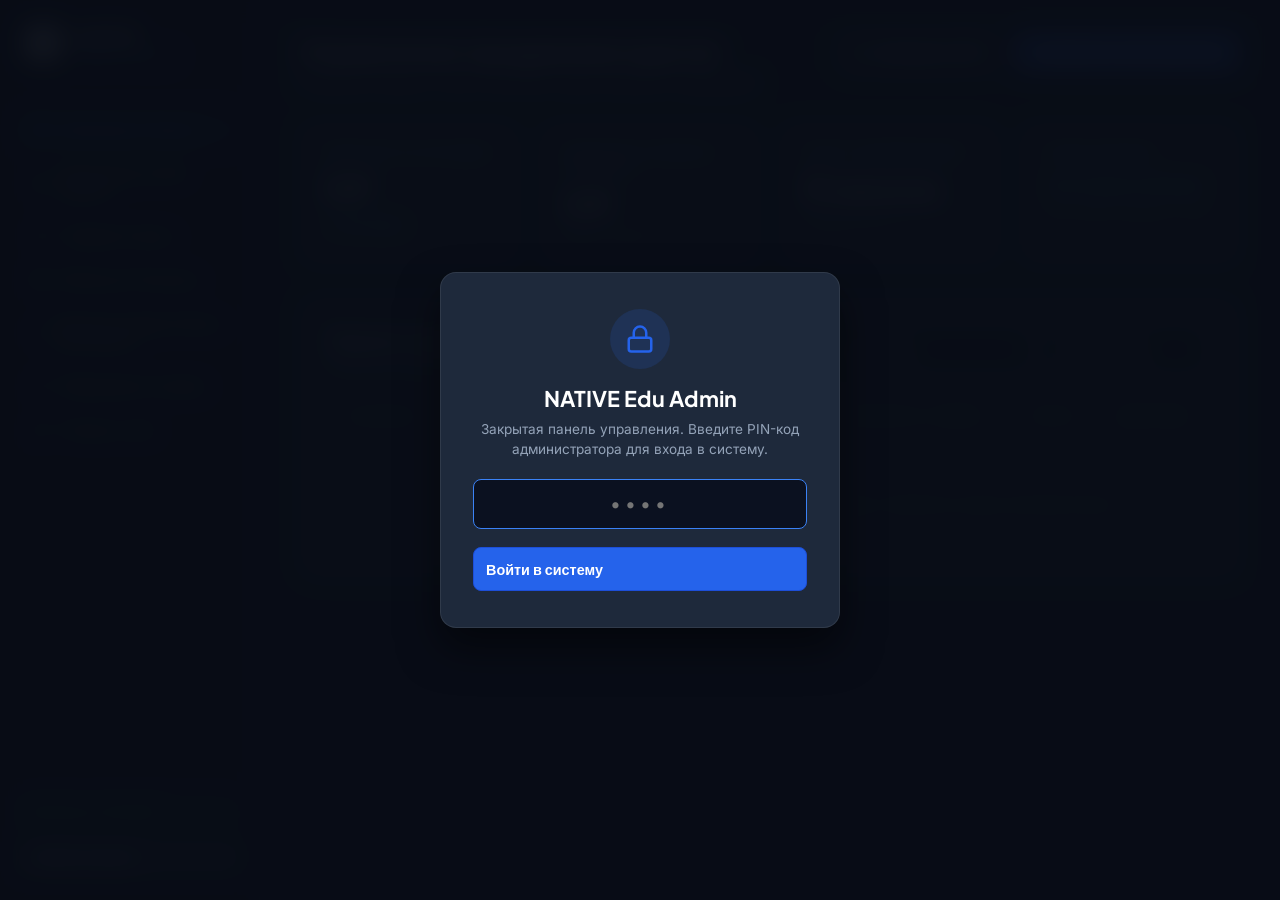
==== commit 40f22e4e: "feat: brand rename to NATIVE, honest timing 30-60min, remove bundle, instant download page, admin co" ====
--- a/admin.html
+++ b/admin.html
@@ -31,7 +31,7 @@
       <div class="sidebar-brand">
         <img src="assets/branding/logo_master.jpg" alt="Logo" class="brand-img">
         <div>
-          <div class="brand-name">NATIVE Edu</div>
+          <div class="brand-name">NATIVE</div>
           <div class="brand-tag">Admin Console</div>
         </div>
       </div>
@@ -40,6 +40,10 @@
         <a href="#dashboard" class="nav-item active" data-tab="dashboard">
           <svg width="18" height="18" viewBox="0 0 24 24" fill="none" stroke="currentColor" stroke-width="2"><rect x="3" y="3" width="7" height="7"/><rect x="14" y="3" width="7" height="7"/><rect x="14" y="14" width="7" height="7"/><rect x="3" y="14" width="7" height="7"/></svg>
           <span>Дашборд & Заказы</span>
+        </a>
+        <a href="#materials" class="nav-item" data-tab="materials">
+          <svg width="18" height="18" viewBox="0 0 24 24" fill="none" stroke="currentColor" stroke-width="2"><path d="M4 19.5A2.5 2.5 0 0 1 6.5 17H20"/><path d="M6.5 2H20v20H6.5A2.5 2.5 0 0 1 4 19.5v-15A2.5 2.5 0 0 1 6.5 2z"/></svg>
+          <span>Материалы & PDF курсов</span>
         </a>
         <a href="#prices" class="nav-item" data-tab="prices">
           <svg width="18" height="18" viewBox="0 0 24 24" fill="none" stroke="currentColor" stroke-width="2"><line x1="12" y1="1" x2="12" y2="23"/><path d="M17 5H9.5a3.5 3.5 0 0 0 0 7h5a3.5 3.5 0 0 1 0 7H6"/></svg>
@@ -166,6 +170,49 @@
         </div>
       </section>
 
+      <!-- Tab: Materials & Course Reader (For Ilya / Admin) -->
+      <section id="tab-materials" class="tab-pane">
+        <div class="panel-card">
+          <div class="panel-header">
+            <div>
+              <h3 class="panel-title">📚 Библиотека курсов и обучающие материалы</h3>
+              <p class="panel-subtitle">Просмотр всех уроков, программы и файлов курсов (для администратора)</p>
+            </div>
+            <div style="display: flex; gap: 8px;">
+              <button class="btn btn-secondary btn-sm" id="btn-admin-switch-en">🇬🇧 English</button>
+              <button class="btn btn-secondary btn-sm" id="btn-admin-switch-cn">🇨🇳 Chinese</button>
+              <button class="btn btn-secondary btn-sm" id="btn-admin-switch-es">🇪🇸 Spanish</button>
+            </div>
+          </div>
+
+          <div style="background: var(--bg-subtle); border-radius: var(--radius-md); padding: 18px; margin-bottom: 24px; border: 1px solid var(--border-hairline);">
+            <div style="display: flex; justify-content: space-between; align-items: center; flex-wrap: wrap; gap: 12px;">
+              <div>
+                <h4 id="admin-course-view-title" style="margin: 0 0 4px; font-size: 1.15rem; color: #ffffff;">NATIVE English</h4>
+                <p id="admin-course-view-sub" style="margin: 0; font-size: 0.85rem; color: var(--text-sub);">Разговорный английский & Живой сленг</p>
+              </div>
+              <div style="display: flex; gap: 8px;">
+                <a id="admin-download-md-link" href="courses/english/lesson_01_first_contact_and_greetings.md" target="_blank" class="btn btn-secondary btn-sm">📄 Исходный файл урока</a>
+                <a href="download.html" target="_blank" class="btn btn-primary btn-sm">📥 Страница выдачи материалов</a>
+              </div>
+            </div>
+          </div>
+
+          <div style="display: grid; grid-template-columns: 280px 1fr; gap: 20px;">
+            <!-- Syllabus list -->
+            <div style="background: rgba(255,255,255,0.03); border-radius: var(--radius-md); padding: 16px; border: 1px solid var(--border-hairline); max-height: 600px; overflow-y: auto;">
+              <h5 style="margin: 0 0 12px; font-size: 0.9rem; color: #ffffff; text-transform: uppercase; letter-spacing: 0.05em;">Программа 20 уроков</h5>
+              <div id="admin-syllabus-nav-list" style="display: flex; flex-direction: column; gap: 6px;"></div>
+            </div>
+
+            <!-- Full Lesson Reader -->
+            <div style="background: rgba(255,255,255,0.03); border-radius: var(--radius-md); padding: 24px; border: 1px solid var(--border-hairline); max-height: 600px; overflow-y: auto;">
+              <div id="admin-lesson-view-render"></div>
+            </div>
+          </div>
+        </div>
+      </section>
+
       <!-- Tab: Prices & Products -->
       <section id="tab-prices" class="tab-pane">
         <div class="panel-card">
@@ -177,6 +224,21 @@
           </div>
 
           <div class="prices-editor-grid">
+            <div class="price-edit-box">
+              <div class="price-edit-header">
+                <span class="flag-icon">🇪🇸</span>
+                <h4>NATIVE Spanish</h4>
+              </div>
+              <div class="input-group">
+                <label>Текущая цена (₽)</label>
+                <input type="number" id="price-es" value="390" class="text-input">
+              </div>
+              <div class="input-group">
+                <label>Старая цена (перечёркнутая)</label>
+                <input type="number" value="1490" class="text-input">
+              </div>
+            </div>
+
             <div class="price-edit-box">
               <div class="price-edit-header">
                 <span class="flag-icon">🇬🇧</span>
@@ -184,11 +246,11 @@
               </div>
               <div class="input-group">
                 <label>Текущая цена (₽)</label>
-                <input type="number" id="price-en" value="290" class="text-input">
+                <input type="number" id="price-en" value="390" class="text-input">
               </div>
               <div class="input-group">
                 <label>Старая цена (перечёркнутая)</label>
-                <input type="number" value="1290" class="text-input">
+                <input type="number" value="1490" class="text-input">
               </div>
             </div>
 
@@ -203,22 +265,7 @@
               </div>
               <div class="input-group">
                 <label>Старая цена (перечёркнутая)</label>
-                <input type="number" value="1690" class="text-input">
-              </div>
-            </div>
-
-            <div class="price-edit-box">
-              <div class="price-edit-header">
-                <span class="flag-icon">🇪🇸</span>
-                <h4>NATIVE Spanish</h4>
-              </div>
-              <div class="input-group">
-                <label>Текущая цена (₽)</label>
-                <input type="number" id="price-es" value="290" class="text-input">
-              </div>
-              <div class="input-group">
-                <label>Старая цена (перечёркнутая)</label>
-                <input type="number" value="1290" class="text-input">
+                <input type="number" value="1490" class="text-input">
               </div>
             </div>
           </div>
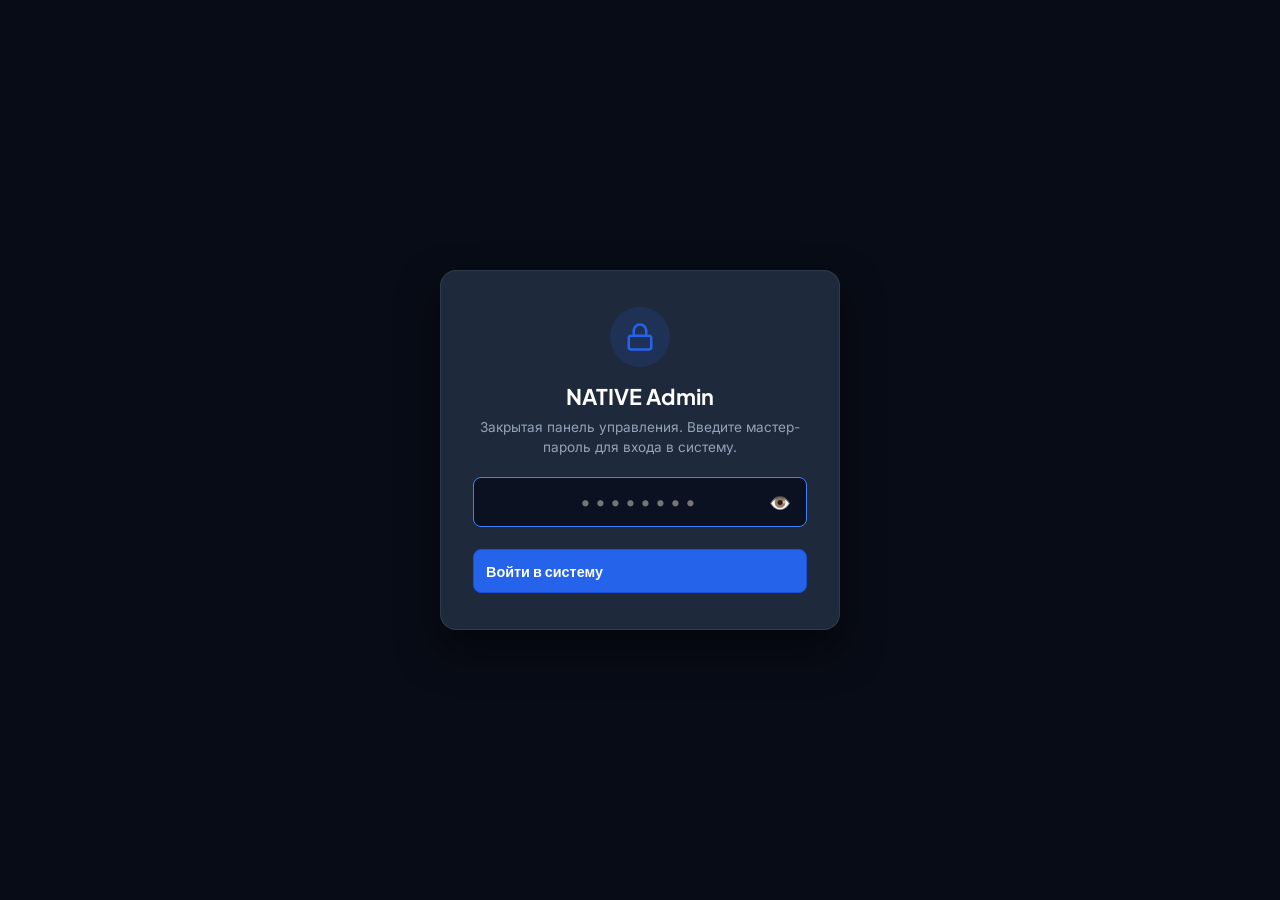
==== commit bb1d90ee: "security: protect admin dashboard with salted SHA-256, anti-bruteforce lockout, session auto-lock, a" ====
--- a/admin.html
+++ b/admin.html
@@ -3,29 +3,34 @@
 <head>
   <meta charset="UTF-8">
   <meta name="viewport" content="width=device-width, initial-scale=1.0">
-  <title>NATIVE Edu — Панель управления (Admin Dashboard)</title>
+  <title>NATIVE — Панель управления (Admin Dashboard)</title>
+  <meta name="robots" content="noindex, nofollow, noarchive, nosnippet">
   <link rel="stylesheet" href="admin.css">
   <link rel="icon" type="image/jpeg" href="assets/branding/logo_master.jpg">
 </head>
 <body>
 
-  <!-- Secret Admin Auth Gate (PIN Protection) -->
+  <!-- Secret Admin Auth Gate (Cryptographic Hash + Brute-force Shield) -->
   <div id="admin-auth-overlay" class="admin-auth-overlay">
     <div class="admin-auth-card">
       <div class="auth-icon-lock">
         <svg width="30" height="30" viewBox="0 0 24 24" fill="none" stroke="currentColor" stroke-width="2"><rect x="3" y="11" width="18" height="11" rx="2" ry="2"/><path d="M7 11V7a5 5 0 0 1 10 0v4"/></svg>
       </div>
-      <h2 class="auth-title">NATIVE Edu Admin</h2>
-      <p class="auth-sub">Закрытая панель управления. Введите PIN-код администратора для входа в систему.</p>
+      <h2 class="auth-title">NATIVE Admin</h2>
+      <p class="auth-sub">Закрытая панель управления. Введите мастер-пароль для входа в систему.</p>
       <form id="admin-pin-form">
-        <input type="password" id="admin-pin-input" placeholder="••••" maxlength="8" class="text-input auth-pin-input" autofocus autocomplete="current-password">
-        <button type="submit" class="btn btn-primary btn-block" style="padding: 12px; margin-top: 14px; width: 100%;">Войти в систему</button>
-        <div id="auth-error-msg" class="auth-error">Неверный PIN-код доступа</div>
+        <div style="position: relative; margin-bottom: 8px;">
+          <input type="password" id="admin-pin-input" placeholder="••••••••" maxlength="64" class="text-input auth-pin-input" autofocus autocomplete="current-password" required>
+          <button type="button" id="btn-toggle-auth-vis" title="Показать/скрыть пароль" style="position: absolute; right: 12px; top: 50%; transform: translateY(-50%); background: none; border: none; cursor: pointer; color: var(--text-sub); font-size: 1.1rem; padding: 4px; line-height: 1;">👁️</button>
+        </div>
+        <button type="submit" id="btn-submit-auth" class="btn btn-primary btn-block" style="padding: 12px; margin-top: 10px; width: 100%;">Войти в систему</button>
+        <div id="auth-error-msg" class="auth-error" style="display: none;">Неверный пароль доступа</div>
+        <div id="auth-lockout-msg" class="auth-error" style="display: none; background: rgba(239, 68, 68, 0.12); border: 1px solid rgba(239, 68, 68, 0.3); border-radius: var(--radius-sm); padding: 10px; color: #fca5a5; line-height: 1.4;"></div>
       </form>
     </div>
   </div>
 
-  <div class="admin-layout">
+  <div class="admin-layout" id="admin-layout" style="display: none;">
     <!-- Sidebar -->
     <aside class="sidebar">
       <div class="sidebar-brand">
@@ -87,6 +92,10 @@
           <p class="page-desc">Реальные заказы, статус платежей через ЮKassa и модерация</p>
         </div>
         <div class="topbar-actions">
+          <button id="btn-change-password" class="btn btn-secondary" title="Безопасность: сменить мастер-пароль панели">
+            <svg width="16" height="16" viewBox="0 0 24 24" fill="none" stroke="currentColor" stroke-width="2"><rect x="3" y="11" width="18" height="11" rx="2" ry="2"/><path d="M7 11V7a5 5 0 0 1 10 0v4"/></svg>
+            <span>Пароль</span>
+          </button>
           <button id="btn-export-csv" class="btn btn-secondary">
             <svg width="16" height="16" viewBox="0 0 24 24" fill="none" stroke="currentColor" stroke-width="2"><path d="M21 15v4a2 2 0 0 1-2 2H5a2 2 0 0 1-2-2v-4"/><polyline points="7 10 12 15 17 10"/><line x1="12" y1="15" x2="12" y2="3"/></svg>
             <span>Экспорт в CSV</span>
@@ -460,6 +469,41 @@
     </main>
   </div>
 
+  <!-- Modal: Change Master Password -->
+  <div id="modal-change-password" class="admin-modal" style="display: none; position: fixed; inset: 0; background: rgba(9, 13, 22, 0.88); backdrop-filter: blur(8px); z-index: 100000; align-items: center; justify-content: center; padding: 20px;">
+    <div class="admin-modal-card" style="background: var(--bg-panel); border: 1px solid var(--border-app); border-radius: var(--radius-lg); padding: 32px; max-width: 440px; width: 100%; box-shadow: 0 25px 50px rgba(0,0,0,0.5);">
+      <div style="display: flex; justify-content: space-between; align-items: center; margin-bottom: 16px;">
+        <h3 style="font-size: 1.2rem; font-weight: 700; color: #fff;">🔑 Смена мастер-пароля</h3>
+        <button id="btn-close-modal-pwd" type="button" style="background: none; border: none; color: var(--text-sub); font-size: 1.4rem; cursor: pointer; padding: 4px;">✕</button>
+      </div>
+      <p style="font-size: 0.84rem; color: var(--text-sub); line-height: 1.45; margin-bottom: 20px;">
+        Новый пароль будет захэширован по стандарту SHA-256 с криптографической солью и сохранён в локальном хранилище устройства.
+      </p>
+      <form id="form-change-password">
+        <div style="margin-bottom: 14px;">
+          <label style="display: block; font-size: 0.82rem; color: var(--text-sub); margin-bottom: 6px;">Текущий пароль:</label>
+          <input type="password" id="input-curr-pwd" class="text-input" style="width: 100%;" placeholder="Введите текущий пароль" required autocomplete="current-password">
+        </div>
+        <div style="margin-bottom: 14px;">
+          <label style="display: block; font-size: 0.82rem; color: var(--text-sub); margin-bottom: 6px;">Новый пароль (от 6 символов):</label>
+          <input type="password" id="input-new-pwd" class="text-input" style="width: 100%;" placeholder="Придумайте надёжный пароль" minlength="6" required autocomplete="new-password">
+        </div>
+        <div style="margin-bottom: 20px;">
+          <label style="display: block; font-size: 0.82rem; color: var(--text-sub); margin-bottom: 6px;">Повторите новый пароль:</label>
+          <input type="password" id="input-confirm-pwd" class="text-input" style="width: 100%;" placeholder="Повторите новый пароль" minlength="6" required autocomplete="new-password">
+        </div>
+        <div id="msg-change-pwd" style="display: none; padding: 10px; border-radius: var(--radius-sm); font-size: 0.82rem; margin-bottom: 16px; line-height: 1.4;"></div>
+        <div style="display: flex; gap: 10px; justify-content: space-between; align-items: center;">
+          <button type="button" id="btn-reset-default-pwd" style="background: none; border: none; color: var(--text-muted); font-size: 0.78rem; text-decoration: underline; cursor: pointer; padding: 0;">Сбросить на 2026</button>
+          <div style="display: flex; gap: 10px;">
+            <button type="button" id="btn-cancel-pwd" class="btn btn-secondary">Отмена</button>
+            <button type="submit" class="btn btn-primary">Сохранить</button>
+          </div>
+        </div>
+      </form>
+    </div>
+  </div>
+
   <script src="admin.js"></script>
 </body>
 </html>
--- a/admin.css
+++ b/admin.css
@@ -46,8 +46,12 @@
 }
 
 .admin-layout {
-  display: flex;
+  display: none;
   min-height: 100vh;
+}
+
+.admin-layout.authenticated {
+  display: flex !important;
 }
 
 /* Sidebar */
